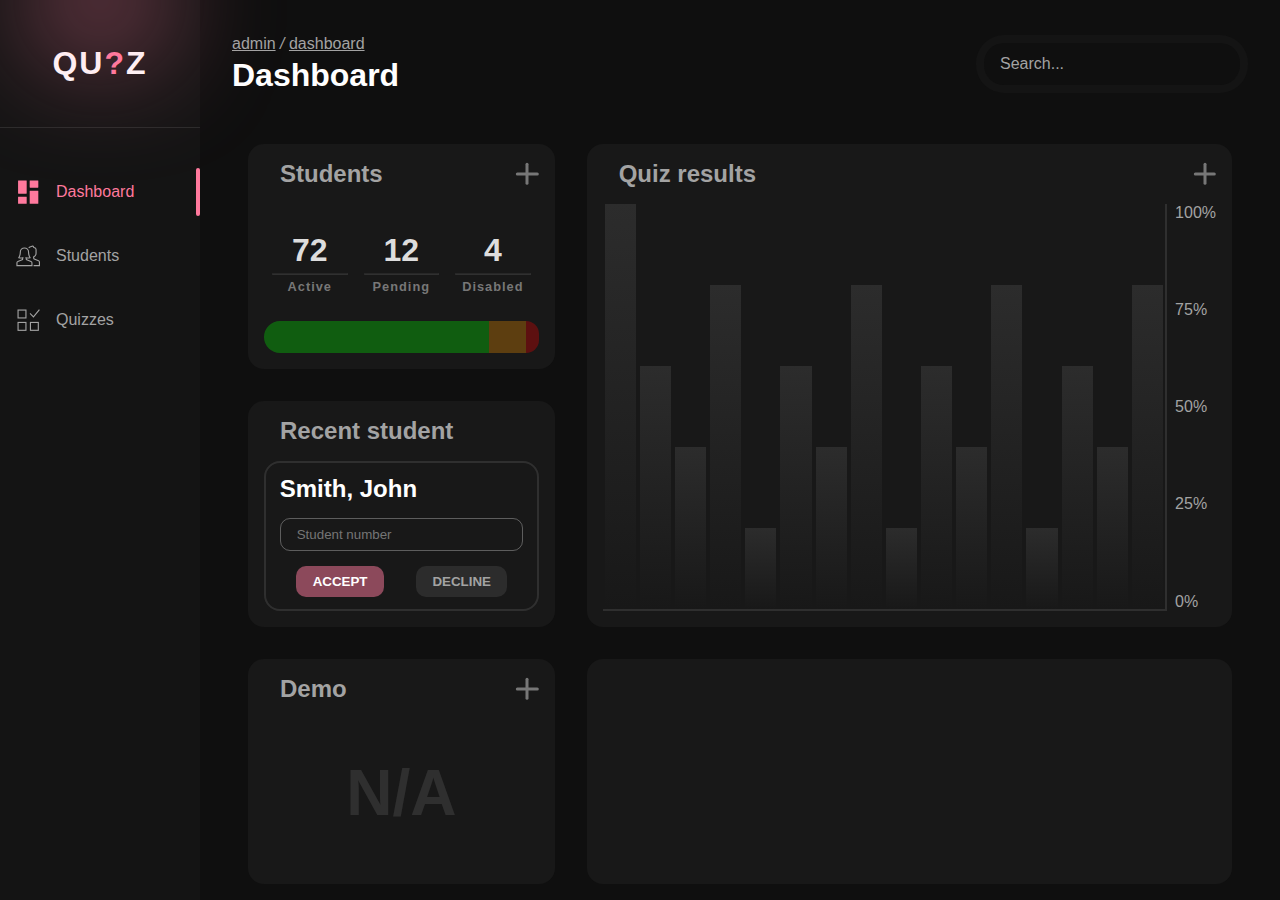
==== pages/admin/index.html @ 33790630 "Working nav links & more organised file structure The content in the <main> tag on the "admin-dashbo" ====
<!DOCTYPE html>
<html lang="en">
<head>
    <meta charset="UTF-8">
    <meta name="viewport" content="width=device-width, initial-scale=1.0">
    <title>Admin Dashboard</title>
    <script defer src="/assets/js/script.js"></script>
    <link rel="stylesheet" href="/assets/css/style.css">
</head>
<body>
    <nav>
        <i class="glow"></i>
        <div class="top">
            <span>
                Qu<i>?</i>z
            </span>
        </div>
        <ul>
            <i class="indicator" style="--pos:0;"></i>
            <li class="active">
                <a data-link="admin/dashboard.html">
                    <svg xmlns="http://www.w3.org/2000/svg" viewBox="0 0 64 64" class="nc-int-icon-state-b">
                        <g stroke-linecap="square" transform="translate(0.5 0.5)" stroke-miterlimit="10" fill="none" stroke="currentColor" stroke-linejoin="miter" class="nc-icon-wrapper">
                            <g class="nc-int-icon js-nc-int-icon">
                                <g class="nc-int-icon-a">
                                    <rect x="6" y="2" width="22" height="34"></rect>
                                    <rect x="6" y="44" width="22" height="18"></rect>
                                    <rect x="36" y="2" width="22" height="18"></rect>
                                    <rect x="36" y="28" width="22" height="34"></rect>
                                </g>
                                <g class="nc-int-icon-b">
                                    <path fill="currentColor" d="M27,36H6c-0.552,0-1-0.448-1-1V2c0-0.552,0.448-1,1-1h21c0.552,0,1,0.448,1,1v33C28,35.552,27.552,36,27,36z " stroke="none"></path>
                                    <path d="M27,63H6c-0.552,0-1-0.448-1-1V45c0-0.552,0.448-1,1-1h21c0.552,0,1,0.448,1,1v17 C28,62.552,27.552,63,27,63z" stroke="none" fill="currentColor"></path>
                                    <path d="M58,20H37c-0.552,0-1-0.448-1-1V2c0-0.552,0.448-1,1-1h21c0.552,0,1,0.448,1,1v17 C59,19.552,58.552,20,58,20z" stroke="none" fill="currentColor"></path>
                                    <path fill="currentColor" d="M58,63H37c-0.552,0-1-0.448-1-1V29c0-0.552,0.448-1,1-1h21c0.552,0,1,0.448,1,1v33 C59,62.552,58.552,63,58,63z" stroke="none"></path>
                                </g>
                            </g>
                            <style fill="currentColor" stroke="none">.nc-int-icon{position:relative;}.nc-int-icon-b{position: absolute;top: calc(50% - 0.5em);left: calc(50% - 0.5em);opacity: 0;}.nc-int-icon-state-b .nc-int-icon-a{opacity: 0;}.nc-int-icon-state-b .nc-int-icon-b{opacity: 1;}</style>
                        </g>
                    </svg>
                    <span>
                        Dashboard
                    </span>
                </a>
            </li>
            <li>
                <a data-link="admin/student-management.html">
                    <svg xmlns="http://www.w3.org/2000/svg" viewBox="0 0 64 64">
                        <g stroke-linecap="square" transform="translate(0.5 0.5)" fill="none" stroke="currentColor" stroke-linejoin="miter" class="nc-icon-wrapper" stroke-miterlimit="10">
                            <g class="nc-int-icon js-nc-int-icon">
                                <g class="nc-int-icon-a">
                                    <path d="M48,57H62V47.708a4,4,0,0,0-2.514-3.714L48.1,39.438a2,2,0,0,1-1.241-1.609l-.468-3.744A11,11,0,0,0,53,24V14.725a6,6,0,0,0-6-6L45.447,5.618a1.159,1.159,0,0,0-1.387-.557L36.654,7.705A7.6,7.6,0,0,0,34.413,9"></path>
                                    <path d="M39.486,45.994,28.1,41.438a2,2,0,0,1-1.241-1.609l-.462-3.693A17.529,17.529,0,0,0,37,36a27.345,27.345,0,0,1-4-14V21a11,11,0,0,0-22,0v1A27.345,27.345,0,0,1,7,36a17.529,17.529,0,0,0,10.608.136l-.462,3.693a2,2,0,0,1-1.241,1.609L4.514,45.994A4,4,0,0,0,2,49.708V57H42V49.708A4,4,0,0,0,39.486,45.994Z"></path>
                                </g>
                                <g class="nc-int-icon-b">
                                    <path d="M59.856,43.065,48.468,38.51a1,1,0,0,1-.622-.8l-.378-3.025A12,12,0,0,0,54,24V14.725a7.009,7.009,0,0,0-6.368-6.972L46.341,5.172a2.157,2.157,0,0,0-2.617-1.053L36.316,6.764a9.478,9.478,0,0,0-4.191,3.2A14.946,14.946,0,0,1,37,21v1a23.2,23.2,0,0,0,3.43,11.941A4,4,0,0,1,38.262,39.8a21.294,21.294,0,0,1-2.067.575l4.776,1.91A7.962,7.962,0,0,1,46,49.708V57a3.939,3.939,0,0,1-.142,1H62a1,1,0,0,0,1-1V47.708A4.975,4.975,0,0,0,59.856,43.065Z" stroke="none" fill="currentColor"></path>
                                    <path d="M42,58H2a1,1,0,0,1-1-1V49.708a4.975,4.975,0,0,1,3.144-4.643L15.533,40.51a1,1,0,0,0,.621-.806l.279-2.226a18.784,18.784,0,0,1-9.749-.53,1,1,0,0,1-.541-1.463A26.2,26.2,0,0,0,10,22V21a12,12,0,0,1,24,0v1a26.2,26.2,0,0,0,3.857,13.485,1,1,0,0,1-.541,1.463,18.774,18.774,0,0,1-9.749.53l.279,2.227a1,1,0,0,0,.622.8l11.388,4.555A4.975,4.975,0,0,1,43,49.708V57A1,1,0,0,1,42,58Z" fill="currentColor" stroke="none"></path>
                                </g>
                            </g>
                            <style fill="currentColor" stroke="none">.nc-int-icon{position:relative;}.nc-int-icon-b{position: absolute;top: calc(50% - 0.5em);left: calc(50% - 0.5em);opacity: 0;}.nc-int-icon-state-b .nc-int-icon-a{opacity: 0;}.nc-int-icon-state-b .nc-int-icon-b{opacity: 1;}</style>
                        </g>
                    </svg>
                    <span>
                        Students
                    </span>
                </a>
            </li>
            <li>
                <a data-link="admin/quiz-management.html">
                    <svg xmlns="http://www.w3.org/2000/svg" viewBox="0 0 64 64">
                        <g stroke-linecap="square" transform="translate(0.5 0.5)" fill="none" stroke="currentColor" stroke-linejoin="miter" class="nc-icon-wrapper" stroke-miterlimit="10">
                            <g class="nc-int-icon js-nc-int-icon">
                                <g class="nc-int-icon-a">
                                    <rect x="5" y="5" width="21" height="21"></rect>
                                    <rect x="38" y="38" width="21" height="21"></rect>
                                    <rect x="5" y="38" width="21" height="21"></rect>
                                    <polyline points="38 15 46 23 61 5"></polyline>
                                </g>
                                <g class="nc-int-icon-b">
                                    <rect x="4" y="4" width="23" height="23" rx="2" ry="2" fill="currentColor" stroke="none"></rect>
                                    <rect x="37" y="37" width="23" height="23" rx="2" ry="2" fill="currentColor" stroke="none"></rect>
                                    <rect x="4" y="37" width="23" height="23" rx="2" ry="2" fill="currentColor" stroke="none"></rect>
                                    <path d="M60.62,4.215c-.434-.342-1.062-.268-1.405,.165l-14.303,18.117-7.205-7.205c-.391-.391-1.023-.391-1.414,0s-.391,1.023,0,1.414l8,8c.188,.188,.442,.293,.707,.293,.02,0,.039,0,.059-.002,.285-.017,.55-.154,.727-.378L60.785,5.62c.342-.434,.268-1.062-.165-1.404Z" stroke="none" fill="currentColor"></path>
                                </g>
                            </g>
                            <style fill="currentColor" stroke="none">.nc-int-icon{position:relative;}.nc-int-icon-b{position: absolute;top: calc(50% - 0.5em);left: calc(50% - 0.5em);opacity: 0;}.nc-int-icon-state-b .nc-int-icon-a{opacity: 0;}.nc-int-icon-state-b .nc-int-icon-b{opacity: 1;}</style>
                        </g>
                    </svg>
                    <span>
                        Quizzes
                    </span>
                </a>
            </li>
        </ul>
    </nav>
    <header>
        <div class="title">
            <span id="breadcrumbs">
                <a href="">admin</a>
                <i>/</i>
                <a href="">dashboard</a>
            </span>
            <h1 id="page-title">Dashboard</h1>
        </div>
        <div class="search">
            <!-- <search> -->
                <form role="search">
                    <input type="text" name="q" id="search-input" placeholder="Search...">
                </form>
            <!-- </search> -->
        </div>
    </header>
    <main>
        
    </main>
</body>
</html>
---- assets/css/style.css ----
:root {
    --text: #ffffff;
    --background: #181818;
    --primary: #a3a3a3;
    --secondary: #2c2c2c;
    --accent: #ff799d;
    --accent-opacity-50: rgb(255, 121, 157, 0.5);
    --accent-opacity-75: rgb(255, 121, 157, 0.75);
}
* {
    margin: 0;
    padding: 0;
    box-sizing: border-box;
    font-family: Arial, Helvetica, sans-serif;
}
body {
    min-height: 100vh;
    min-height: 100svh;
    max-width: 100vw;
    max-width: 100svw;
    width: 100%;
    background-color: #0f0f0f;
    display: grid;
    grid-template-columns:
        [full-width-start navbar-start]
        minmax(200px, 12%)
        [main-start navbar-end header-start]
        1fr
        [main-end aside-start]
        minmax(200px, 12%)
        [full-width-end header-end aside-end]
    ;
    grid-template-rows:
        [full-height-start header-row-start]
        128px
        [header-row-end main-row-start]
        1fr
        [full-height-end main-row-end]
    ;
    overflow-x: clip;
}
header {
    grid-column: header;
    grid-row: header-row;
    width: 100%;
    height: 128px;
    display: flex;
    justify-content: space-between;
    align-items: center;
    padding: 32px;
}
header .title {
    display: flex;
    justify-content: center;
    flex-direction: column;
}
header .title #page-title {
    color: var(--text);
    margin: 2px 0;
}
header .title #breadcrumbs {
    color: var(--primary);
    margin: 2px 0;
}
header .title #breadcrumbs a {
    text-decoration: underline;
    color: inherit;
}
header .title #breadcrumbs a:hover {
    color: var(--text);
}
header .search {
    background: #141414;
    padding: 8px;
    border-radius: 28px;
}
header .search form input {
    background: #0f0f0f;
    border: none;
    font-size: 1rem;
    padding: 12px 16px;
    border-radius: 20px;
    color: var(--text);
    width: 256px;
    transition: width 0.5s;
}
header .search form input:focus,
header .search form input:not(:placeholder-shown) {
    width: 512px;
}
header .search form input::placeholder {
    color: var(--primary);
}

nav {
    position: relative;
    grid-column: navbar;
    grid-row: full-height;
    /* height: 100vh; */
    /* height: 100svh; */
    height: 100%;
    background-color: #141414;
}
nav .top {
    height: 128px;
    border-bottom: 1px solid rgba(255,255,255,0.1);
    display: flex;
    justify-content: center;
    align-items: center;
}
nav .glow {
    position: absolute;
    left: 50%;
    translate: -50% -50%;
    background-color: var(--accent);
    width: 96px;
    height: 80px;
    border-radius: 48px;
    filter: blur(64px);
}
nav .indicator {
    position: absolute;
    right: 0;
    top: calc(40px + calc(var(--pos) * 64px));
    width: 4px;
    height: 48px;
    background-color: var(--accent);
    border-radius: 1em;
    transition: top 0.5s;
}
nav ul {
    position: sticky;
    top: -24px;
    display: flex;
    justify-content: center;
    flex-direction: column;
    padding-top: 32px;
}
nav ul li {
    height: 64px;
    /* padding: 16px 0; */
    cursor: pointer;
    list-style: none;
}
nav ul li a {
    height: 100%;
    text-decoration: none;
    color: var(--primary);
    display: flex;
    align-items: center;
    padding: 0 16px;
    transition: color 0.5s;
}
nav ul li:hover a {
    color: var(--text);
}
nav ul li.active a {
    color: var(--accent);
}
nav ul li a svg {
    width: 24px;
    stroke-width: 3px;
}
nav ul li a span {
    margin: 0 16px;
    font-size: 1rem;
}
nav .top span {
    font-size: 2rem;
    text-transform: uppercase;
    font-weight: 600;
    color: var(--text);
    letter-spacing: 2px;
}
nav .top span i {
    font-style: normal;
    color: var(--accent);
}




main {
    position: relative;
    grid-column: header;
    grid-row: main-row;
    padding: 0 32px;
    display: grid;
    width: 100%;
    height: 100%;
}
main .dashboard-cards {
    position: relative;
    display: grid;
    grid-template-areas:
        'card1 card4'
        'card2 card4'
        'card3 card5'
    ;
    grid-template-columns: 1fr 2fr;
    grid-template-rows: 1fr 1fr 1fr;
}
main .dashboard-cards .card {
    background-color: #181818;
    margin: 16px;
    padding: 16px;
    border-radius: 16px;
    display: flex;
    justify-content: space-between;
    flex-direction: column;
    /* min-height: 512px; */
}
main .dashboard-cards .card:nth-child(1) {
    grid-area: card1;
}
main .dashboard-cards .card:nth-child(2) {
    grid-area: card2;
}
main .dashboard-cards .card:nth-child(3) {
    grid-area: card3;
}
main .dashboard-cards .card:nth-child(4) {
    grid-area: card4;
}
main .dashboard-cards .card:nth-child(5) {
    grid-area: card5;
}
main .dashboard-cards .card h2 {
    display: flex;
    align-items: center;
    justify-content: space-between;
    color: #a3a3a3;
    margin-bottom: 16px;
    margin-left: 16px;
}
main .dashboard-cards .card h2 i {
    --plus-width: 3px;
    position: relative;
    height: 80%;
    aspect-ratio: 1 / 1;
    cursor: pointer;
}
main .dashboard-cards .card h2 i::before {
    position: absolute;
    content: '';
    inset: 50%;
    translate: -50% -50%;
    height: 100%;
    width: var(--plus-width);
    border-radius: 1rem;
    background-color: #777;
    transition: 0.5s background-color;
}
main .dashboard-cards .card h2 i::after {
    position: absolute;
    content: '';
    inset: 50%;
    translate: -50% -50%;
    height: var(--plus-width);
    width: 100%;
    border-radius: 1rem;
    background-color: #777;
    transition: 0.5s background-color;
}
main .dashboard-cards .card h2 i:hover::before {
    background-color: var(--text);
}
main .dashboard-cards .card h2 i:hover::after {
    background-color: var(--text);
}
main .dashboard-cards .card .stats {
    width: 100%;
    margin: 16px 0;
    display: flex;
    align-items: center;
    justify-content: center;
}
main .dashboard-cards .card .stats > div {
    width: 30%;
    padding: 8px;
    display: flex;
    align-items: center;
    justify-content: center;
    flex-direction: column;
    flex-grow: 1;
}
main .dashboard-cards .card .stats > div h3 {
    color: #ddd;
    font-size: 2em;
}
main .dashboard-cards .card .stats > div span {
    color: #777;
    letter-spacing: 1px;
    font-weight: 600;
    font-size: 0.8em;
}
main .dashboard-cards .card .stats > div hr {
    width: 100%;
    margin: 4px 0;
    border-color: #fff;
    opacity: 0.1;
    transition: opacity 0.5s, border-color 0.5s;
}
main .dashboard-cards .card .stats > div:hover hr {
    border-color: var(--clr);
    opacity: 0.5;
}
main .dashboard-cards .card .ratio-bar {
    --total: calc(var(--value1) + var(--value2) + var(--value3));
    position: relative;
    display: flex;
    width: 100%;
    height: 32px;
}
main .dashboard-cards .card .ratio-bar i {
    position: relative;
    display: none;
    height: 100%;
    background-color: var(--primary);
    opacity: 0.3;
}
main .dashboard-cards .card .ratio-bar i:nth-of-type(1) {
    display: initial;
    width: calc(var(--value1) * 100 / var(--total) * 1%);
    border-top-left-radius: 1rem;
    border-bottom-left-radius: 1rem;
}
main .dashboard-cards .card .ratio-bar i:nth-of-type(2) {
    display: initial;
    width: calc(var(--value2) * 100 / var(--total) * 1%);
}
main .dashboard-cards .card .ratio-bar i:nth-of-type(3) {
    display: initial;
    width: calc(var(--value3) * 100 / var(--total) * 1%);
    border-top-right-radius: 1rem;
    border-bottom-right-radius: 1rem;
}
main .dashboard-cards .card > h3 {
    width: 100%;
    margin: auto 0;
    text-align: center;
    font-weight: 600;
    font-size: 4em;
    color: rgba(255,255,255,0.1);
    cursor: default;
    user-select: none;
}
main .dashboard-cards .card .user-row {
    position: relative;
    width: 100%;
    height: 100%;
    display: flex;
    flex-direction: column;
    justify-content: space-around;
    padding: 8px clamp(8px, 5%, 32px);
    border: 2px solid rgba(255,255,255,0.1);
    border-radius: 16px;
    gap: 8px;
}
main .dashboard-cards .card .user-row .details {
    position: relative;
    width: 100%;
    display: flex;
    flex-direction: column;
}
main .dashboard-cards .card .user-row h4 {
    color: var(--text);
    font-size: 1.5em;
}
main .dashboard-cards .card .user-row span {
    color: var(--primary);
    font-size: 0.7em;
}
main .dashboard-cards .card .user-row input[type="text"] {
    background-color: transparent;
    border: 1px solid rgba(255,255,255,0.3);
    padding: 8px 16px;
    border-radius: 10px;
    color: var(--text);
}
main .dashboard-cards .card .user-row .user-row-btns {
    position: relative;
    width: 100%;
    display: flex;
    align-items: center;
    justify-content: center;
}
main .dashboard-cards .card .user-row .user-row-btns button {
    position: relative;
    width: clamp(128px, 100%, 512px);
    margin: 0 16px;
    background-color: var(--secondary);
    border: unset;
    padding: 8px 16px;
    color: var(--primary);
    font-weight: 600;
    text-transform: uppercase;
    border-radius: 10px;
    transition: letter-spacing 0.5s, background-color 0.5s, color 0.5s;
    cursor: pointer;
}
main .dashboard-cards .card .user-row .user-row-btns button.primary {
    background-color: var(--accent-opacity-50);
    color: var(--text);
}
main .dashboard-cards .card .user-row .user-row-btns button:hover {
    letter-spacing: 1px;
    color: var(--text);
}
main .dashboard-cards .card .user-row .user-row-btns button.primary:hover {
    background-color: var(--accent-opacity-75);
}
main .dashboard-cards .card .user-row .user-row-btns button.to-error:hover {
    background-color: rgba(200,0,0,0.5);
}


.bar-chart {
    position: relative;
    width: 100%;
    height: 100%;
    display: flex;
}
.bar-chart .bar-chart-values {
    height: 100%;
    display: flex;
    align-items: end;
    justify-content: space-between;
    flex-direction: column;
}
.bar-chart.bar-chart-align-right .bar-chart-values {
    align-items: start;
}
.bar-chart .bar-chart-values span {
    color: #a3a3a3
}
.bar-chart .bar-chart-graph {
    position: relative;
    display: flex;
    align-items: end;
    max-width: 100%;
    width: 100%;
    height: 100%;
    margin-left: 8px;
    border-left: 2px solid rgba(255,255,255,0.1);
    border-bottom: 2px solid rgba(255,255,255,0.1);
}
.bar-chart.bar-chart-align-right .bar-chart-graph {
    justify-content: end;
    margin-left: 0;
    border-left: none;
    margin-right: 8px;
    border-right: 2px solid rgba(255,255,255,0.1);
}
.bar-chart .bar-chart-graph .bar-chart-bar {
    position: relative;
    display: flex;
    align-items: end;
    justify-content: center;
    width: clamp(1rem, 100%, 4rem);
    height: 100%;
    margin: 0 2px;
}
.bar-chart .bar-chart-graph .bar-chart-bar i {
    position: relative;
    width: 100%;
    height: clamp(0%, calc(var(--value) * 1%), 100%);
    background: linear-gradient(
        to bottom,
        #2c2c2c,
        #181818
    );
}
.bar-chart .bar-chart-graph .bar-chart-bar:hover i {
    background: linear-gradient(
        to bottom,
        var(--accent),
        #181818
    );
}
.bar-chart .bar-chart-graph .bar-chart-bar i::after {
    position: absolute;
    display: none;
    counter-reset: value var(--value);
    content: counter(value);
    top: 0;
    left: 50%;
    translate: -50% -125%;
    padding: 4px 12px;
    background-color: #2c2c2c;
    border-radius: 1rem;
    border: 1px solid var(--accent);
    color: var(--text);
    text-align: center;
    font-size: 1.2em;
    z-index: 1;
}
.bar-chart .bar-chart-graph .bar-chart-bar:hover i::after {
    display: initial;
}

.loader-bar {
    position: relative;
    width: 100%;
    height: 1px;
    overflow: hidden;
}
.loader-bar i {
    position: absolute;
    --width: 40%;
    left: calc(var(--width) * -1);
    height: 100%;
    width: var(--width);
    background: linear-gradient(
        to right,
        transparent,
        var(--accent),
        transparent
    );
    /* border-radius: 1rem; */
    animation: loader-bar 1s infinite ease-in-out;
}
@keyframes loader-bar {
    0% {
        left: calc(var(--width) * -1);
    }
    100% {
        left: 100%;
    }
}
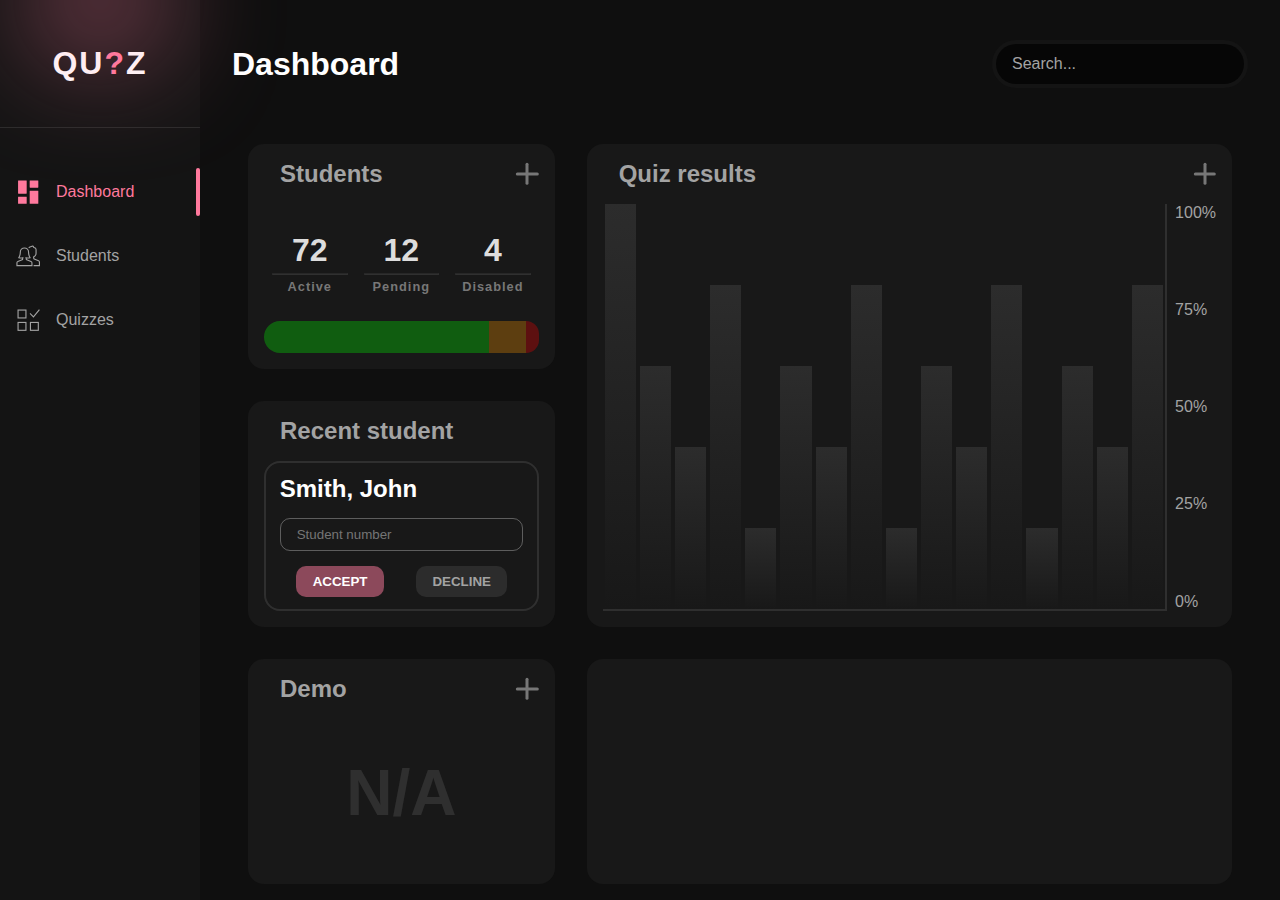
==== commit 53aa2cf4: "Test" ====
--- a/pages/admin/index.html
+++ b/pages/admin/index.html
@@ -95,19 +95,21 @@
     </nav>
     <header>
         <div class="title">
-            <span id="breadcrumbs">
-                <a href="">admin</a>
+            <!-- <span id="breadcrumbs">
+                <a data-link="">admin</a>
                 <i>/</i>
-                <a href="">dashboard</a>
-            </span>
+                <a data-link="">dashboard</a>
+            </span> -->
             <h1 id="page-title">Dashboard</h1>
         </div>
         <div class="search">
-            <!-- <search> -->
-                <form role="search">
-                    <input type="text" name="q" id="search-input" placeholder="Search...">
-                </form>
-            <!-- </search> -->
+            <div class="search-box">
+                <!-- <search> -->
+                    <form role="search">
+                        <input type="search" name="q" id="search-input" placeholder="Search...">
+                    </form>
+                <!-- </search> -->
+            </div>
         </div>
     </header>
     <main>
--- a/assets/css/style.css
+++ b/assets/css/style.css
@@ -3,9 +3,11 @@
     --background: #181818;
     --primary: #a3a3a3;
     --secondary: #2c2c2c;
-    --accent: #ff799d;
-    --accent-opacity-50: rgb(255, 121, 157, 0.5);
-    --accent-opacity-75: rgb(255, 121, 157, 0.75);
+    /* TODO: Change all variables to numbers instead of hex values */
+    --accent: 255 121 157;
+    --accent-gradient: hsl(344, 100%, 74%);
+    --accent-gradient-1: hsl(324, 100%, 74%);
+    --accent-gradient-2: hsl(4, 100%, 74%);
 }
 * {
     margin: 0;
@@ -61,35 +63,73 @@
 header .title #breadcrumbs {
     color: var(--primary);
     margin: 2px 0;
+    display: flex;
 }
 header .title #breadcrumbs a {
+    color: inherit;
+}
+header .title #breadcrumbs a[data-link] {
     text-decoration: underline;
-    color: inherit;
 }
 header .title #breadcrumbs a:hover {
     color: var(--text);
 }
+header .title #breadcrumbs i {
+    margin: 0 8px;
+}
 header .search {
+    position: relative;
     background: #141414;
-    padding: 8px;
     border-radius: 28px;
-}
-header .search form input {
-    background: #0f0f0f;
+    min-width: 256px;
+    height: 48px;
+    z-index: 1;
+    transition: min-width 0.5s;
+}
+header .search .search-box {
+    position: absolute;
+    inset: 4px;
+}
+header .search .search-box form {
+    display: flex;
+    align-items: center;
+    justify-content: center;
+    height: 100%;
+    background: rgba(0,0,0,0.7);
+    border-radius: 28px;
+    padding: 0 8px;
+}
+header .search .search-box form input {
+    padding: 0 8px;
+    background: none;
+    outline: none;
     border: none;
     font-size: 1rem;
-    padding: 12px 16px;
-    border-radius: 20px;
-    color: var(--text);
-    width: 256px;
-    transition: width 0.5s;
-}
-header .search form input:focus,
-header .search form input:not(:placeholder-shown) {
-    width: 512px;
-}
-header .search form input::placeholder {
+    color: var(--text);
+    width: 100%;
+}
+header .search:has(.search-box form input:focus),
+header .search:has(.search-box form input:focus-visible),
+header .search:has(.search-box form input:not(:placeholder-shown)) {
+    min-width: 512px;
+}
+header .search .search-box form input::placeholder {
     color: var(--primary);
+}
+header .search::before {
+    position: absolute;
+    content: '';
+    inset: 0;
+    background: linear-gradient(to right, var(--accent-gradient-1), var(--accent-gradient-2));
+    border-radius: 28px;
+    z-index: -1;
+    transition: opacity 0.5s;
+    opacity: 0;
+}
+header .search:has(.search-box form input:focus)::before,
+header .search:has(.search-box form input:focus-visible)::before,
+header .search:has(.search-box form input:not(:placeholder-shown))::before {
+    opacity: 1;
 }
 
 nav {
@@ -112,7 +152,7 @@
     position: absolute;
     left: 50%;
     translate: -50% -50%;
-    background-color: var(--accent);
+    background-color: rgb(var(--accent));
     width: 96px;
     height: 80px;
     border-radius: 48px;
@@ -124,7 +164,7 @@
     top: calc(40px + calc(var(--pos) * 64px));
     width: 4px;
     height: 48px;
-    background-color: var(--accent);
+    background-color: rgb(var(--accent));
     border-radius: 1em;
     transition: top 0.5s;
 }
@@ -155,7 +195,7 @@
     color: var(--text);
 }
 nav ul li.active a {
-    color: var(--accent);
+    color: rgb(var(--accent));
 }
 nav ul li a svg {
     width: 24px;
@@ -174,7 +214,7 @@
 }
 nav .top span i {
     font-style: normal;
-    color: var(--accent);
+    color: rgb(var(--accent));
 }
 
 
@@ -400,7 +440,7 @@
     cursor: pointer;
 }
 main .dashboard-cards .card .user-row .user-row-btns button.primary {
-    background-color: var(--accent-opacity-50);
+    background-color: rgb(var(--accent) / 50%);
     color: var(--text);
 }
 main .dashboard-cards .card .user-row .user-row-btns button:hover {
@@ -408,7 +448,7 @@
     color: var(--text);
 }
 main .dashboard-cards .card .user-row .user-row-btns button.primary:hover {
-    background-color: var(--accent-opacity-75);
+    background-color: rgb(var(--accent) / 75%);
 }
 main .dashboard-cards .card .user-row .user-row-btns button.to-error:hover {
     background-color: rgba(200,0,0,0.5);
@@ -474,7 +514,7 @@
 .bar-chart .bar-chart-graph .bar-chart-bar:hover i {
     background: linear-gradient(
         to bottom,
-        var(--accent),
+        rgb(var(--accent)),
         #181818
     );
 }
@@ -489,7 +529,7 @@
     padding: 4px 12px;
     background-color: #2c2c2c;
     border-radius: 1rem;
-    border: 1px solid var(--accent);
+    border: 1px solid rgb(var(--accent));
     color: var(--text);
     text-align: center;
     font-size: 1.2em;
@@ -514,7 +554,7 @@
     background: linear-gradient(
         to right,
         transparent,
-        var(--accent),
+        rgb(var(--accent)),
         transparent
     );
     /* border-radius: 1rem; */
